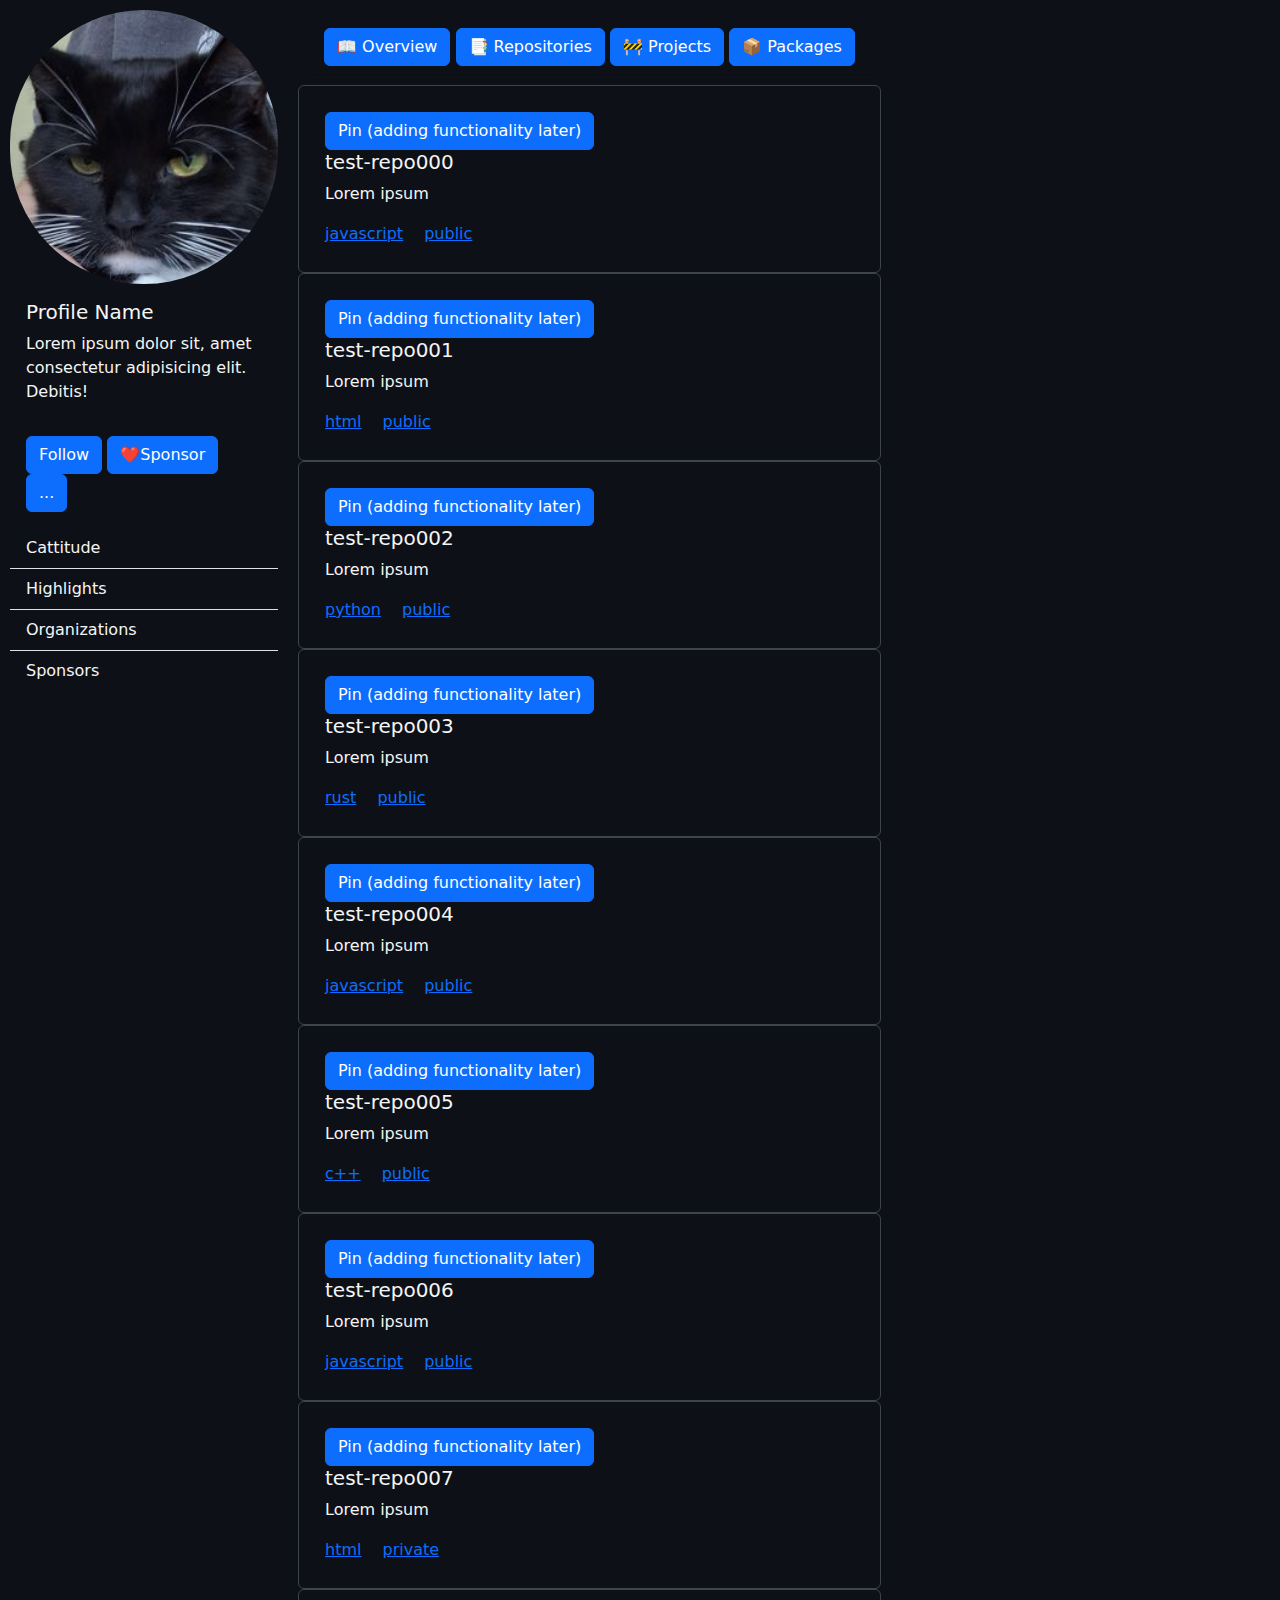
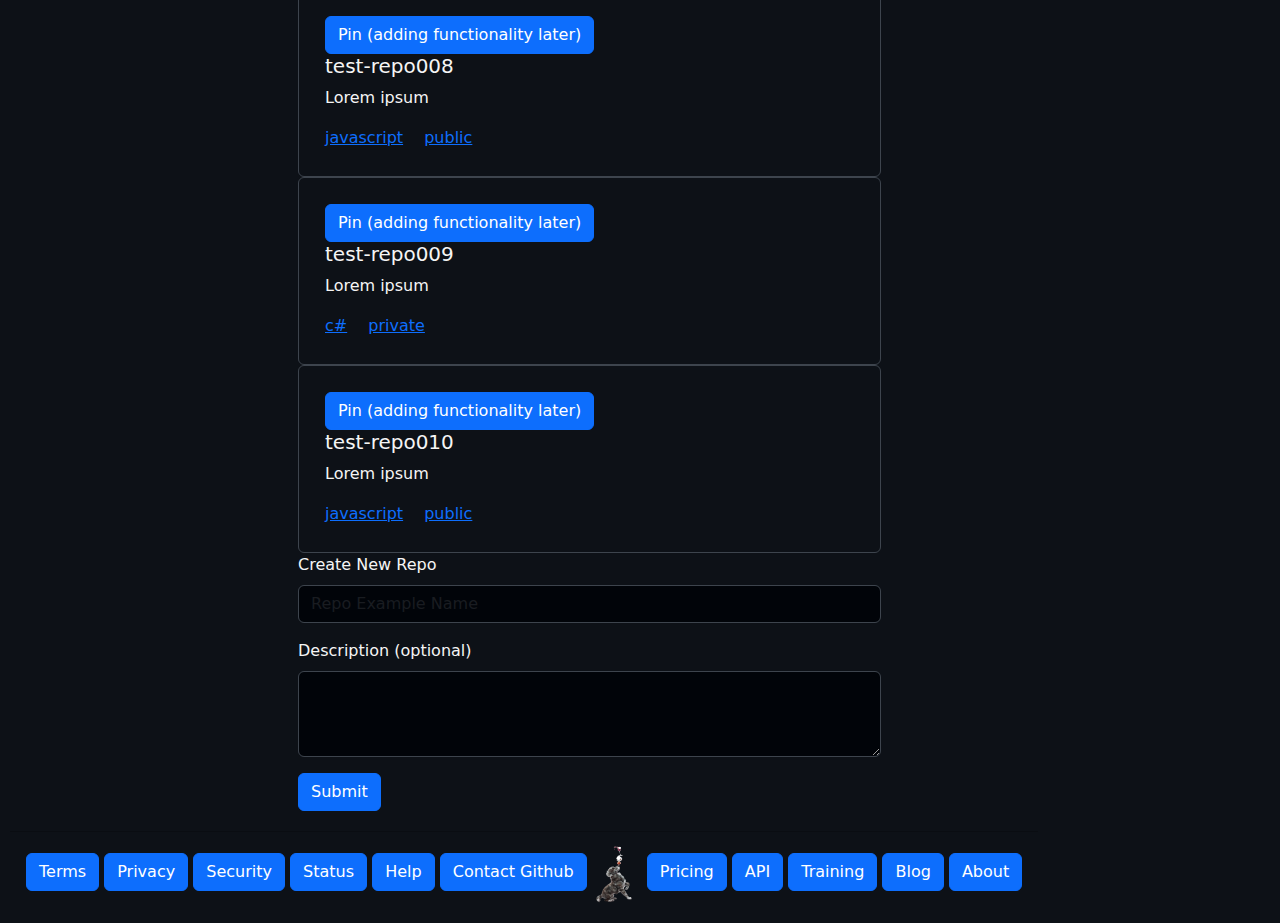
==== index.html @ ab282667 "Merge pull request #82 from nss-evening-cohort-29/styling" ====
<!DOCTYPE html>
<html lang="en">
  <head>
    <meta charset="UTF-8" />
    <meta name="viewport" content="width=device-width, initial-scale=1.0" />
    <title>Flamingo GitSub Project</title>
    <link href="https://cdn.jsdelivr.net/npm/bootstrap@5.3.3/dist/css/bootstrap.min.css" rel="stylesheet" integrity="sha384-QWTKZyjpPEjISv5WaRU9OFeRpok6YctnYmDr5pNlyT2bRjXh0JMhjY6hW+ALEwIH" crossorigin="anonymous">
    <link rel="stylesheet" href="main.css" />
  </head>
  <body>


    <div id="everything-container" style="display: flex; flex-wrap: wrap;">

      <!-- This bootstrap card most closely matches wireframe requirements -->
      <div id="profile-container" class="card" style="width: 18rem; height: 40rem; border: transparent;">
        <img src="catPic.jpg" class="card-img-top" alt="...">
        <div class="card-body">
          <h5 class="card-title">Profile Name</h5>
          <p class="card-text">Lorem ipsum dolor sit, amet consectetur adipisicing elit. Debitis!</p>
        </div>

        <div class="card-body">
          <a href="#" id="btnFollow" class="btn btn-primary">Follow</a>
          <a href="#" id="btnSponsor" class="btn btn-primary">❤️Sponsor</a>
          <a href="#" id="btnOptions" class="btn btn-primary">...</a>
        </div>


        <ul class="list-group list-group-flush">
          <li class="list-group-item">Cattitude</li>
          <li class="list-group-item">Highlights</li>
          <li class="list-group-item">Organizations</li>
          <li class="list-group-item">Sponsors</li>
        </ul>

      </div>


      <!-- Here is the container that holds all of the non-profile content. -->
      <div id="content-container" class="card" style="border: transparent; display: flex; flex-direction: column;">

      <!-- Here is the header and the buttons to change the pages -->
        <div id="header">
          <div class="card" style="border: transparent;">
            <div class="card-header">
            <a href="#" class="btn btn-primary">📖 Overview</a>
            <a href="#" class="btn btn-primary">📑 Repositories</a>
            <a href="#" class="btn btn-primary">🚧 Projects</a>
            <a href="#" class="btn btn-primary">📦 Packages</a>
            </div>
        
          </div>
        </div>

        <!-- Here is where the content on the page that changes will be displayed. -->

        <div id="dynamic-container"></div>
            
          







      

        <!-- Here is there form element that will accept the input for new data -->
        <form>
          <div class="mb-3">
            <label for="exampleFormControlInput1" class="form-label">Create New Repo</label>
            <input type="repoName" class="form-control" id="exampleFormControlInput1" placeholder="Repo Example Name" style="background-color: #010409; border-color: #3d444d;">
          </div>
          <div class="mb-3">
            <label for="exampleFormControlTextarea1" class="form-label">Description (optional)</label>
            <textarea class="form-control" id="exampleFormControlTextarea1" rows="3" style="background-color: #010409; border-color: #3d444d;"></textarea>
          </div>
          <button type="submit" class="btn btn-primary">Submit</button>
        </form>

    </div>


    <div id="footer" style="display: flex; flex-direction: column-reverse;">
      <div class="card" style="border: transparent;">
        <div class="card-footer">
        <a href="#" class="btn btn-primary">Terms</a>
        <a href="#" class="btn btn-primary">Privacy</a>
        <a href="#" class="btn btn-primary">Security</a>
        <a href="#" class="btn btn-primary">Status</a>
        <a href="#" class="btn btn-primary">Help</a>
        <a href="#" class="btn btn-primary">Contact Github</a>

        <img src="oreo-logo-transparentbg.png" class="footer-img" alt="image of oreo logo" style="width: 50px; height: auto;">

        <a href="#" class="btn btn-primary">Pricing</a>
        <a href="#" class="btn btn-primary">API</a>
        <a href="#" class="btn btn-primary">Training</a>
        <a href="#" class="btn btn-primary">Blog</a>
        <a href="#" class="btn btn-primary">About</a>
        </div>
    
      </div>
    </div>



  




    <script src="https://cdn.jsdelivr.net/npm/bootstrap@5.3.3/dist/js/bootstrap.bundle.min.js" integrity="sha384-YvpcrYf0tY3lHB60NNkmXc5s9fDVZLESaAA55NDzOxhy9GkcIdslK1eN7N6jIeHz" crossorigin="anonymous"></script>
    <script src="data.js" type="module"></script>
    <script src="main.js" type="module"></script>
  </body>
</html>
---- main.css ----
body {
  /* background now matches gitHub Darkmode color */
  background-color: #0d1117;
  display: flex;
  justify-content: center;
  
}

/* Initial styling to get us in the right direction. */

.card {
  background: transparent;
  color: whitesmoke;
  border-color: whitesmoke;
  padding: 10px;

}

.list-group-item {
  background: transparent;
  color: whitesmoke;
}

#everything-container {
  display: flex;
}

.card-img-top {
  border-radius: 200px;
}

#dynamic-cards {

  border-color: #3d444d;
  
  
}
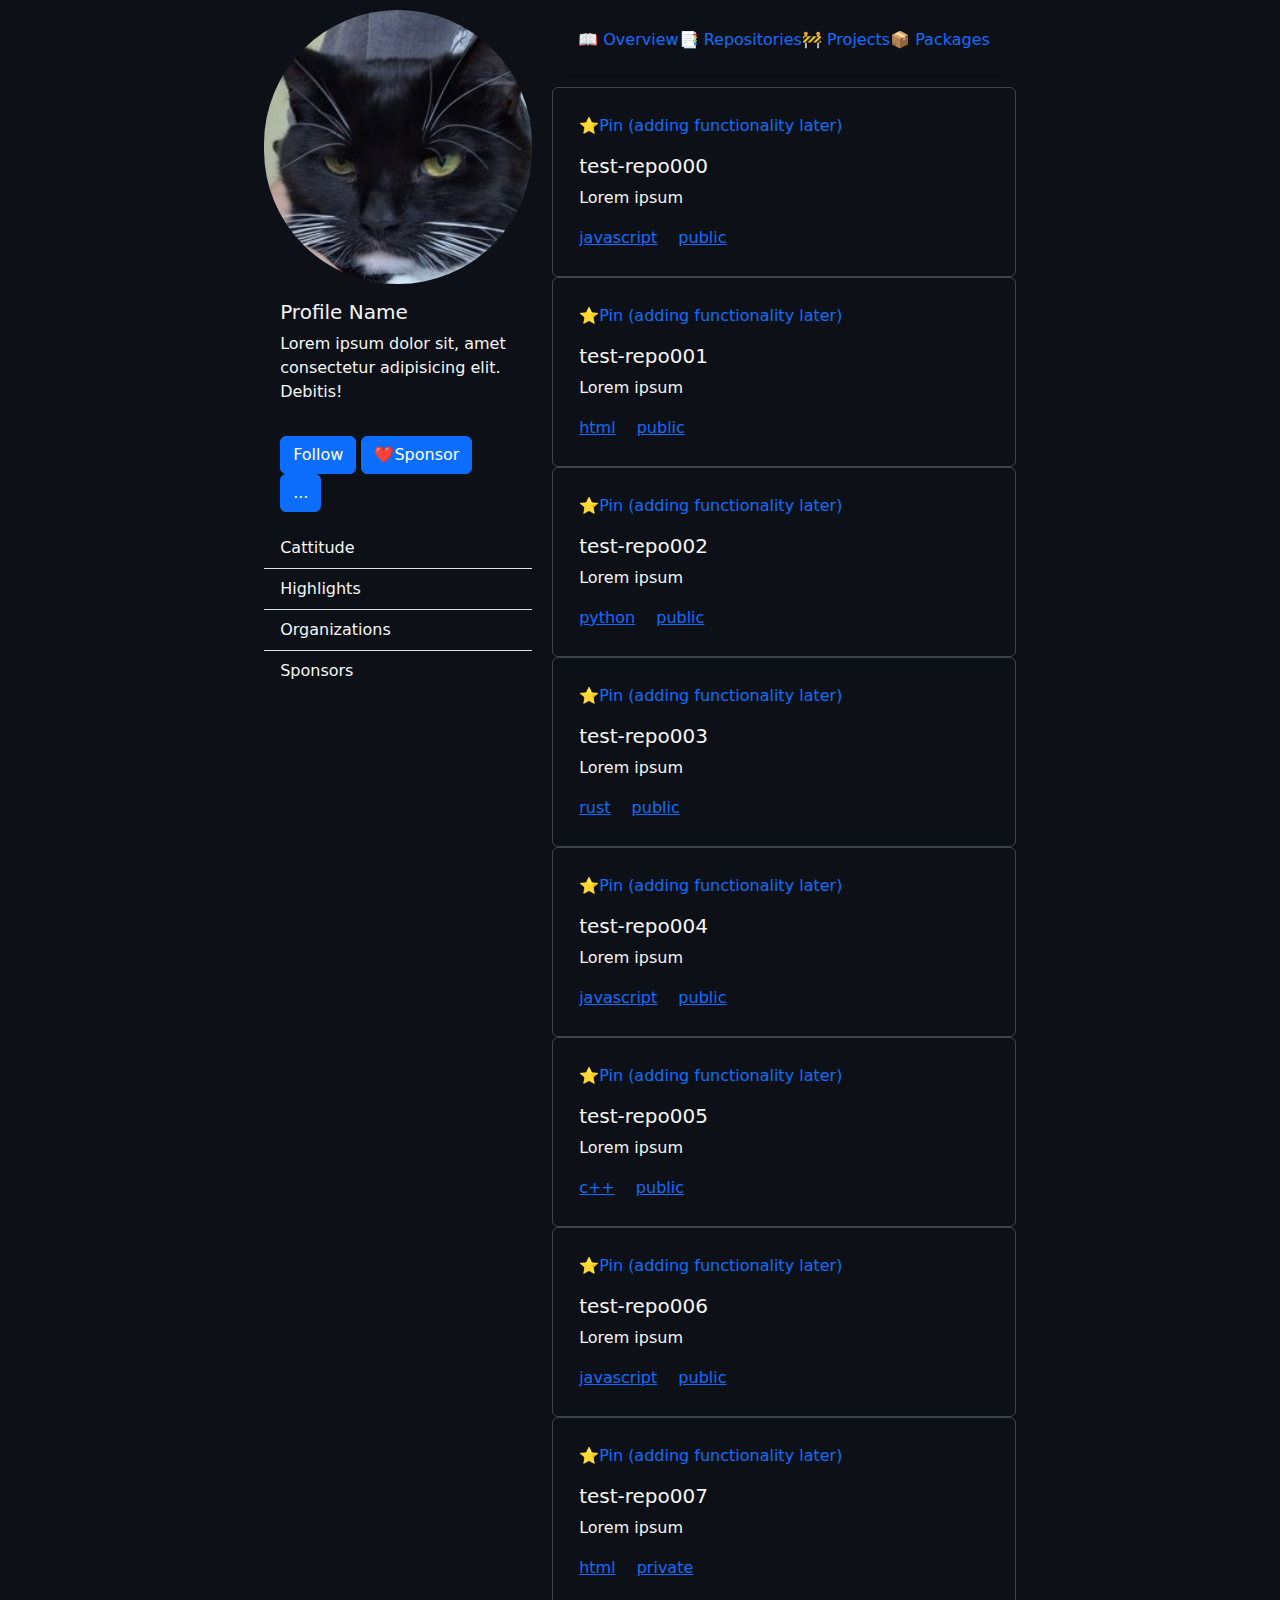
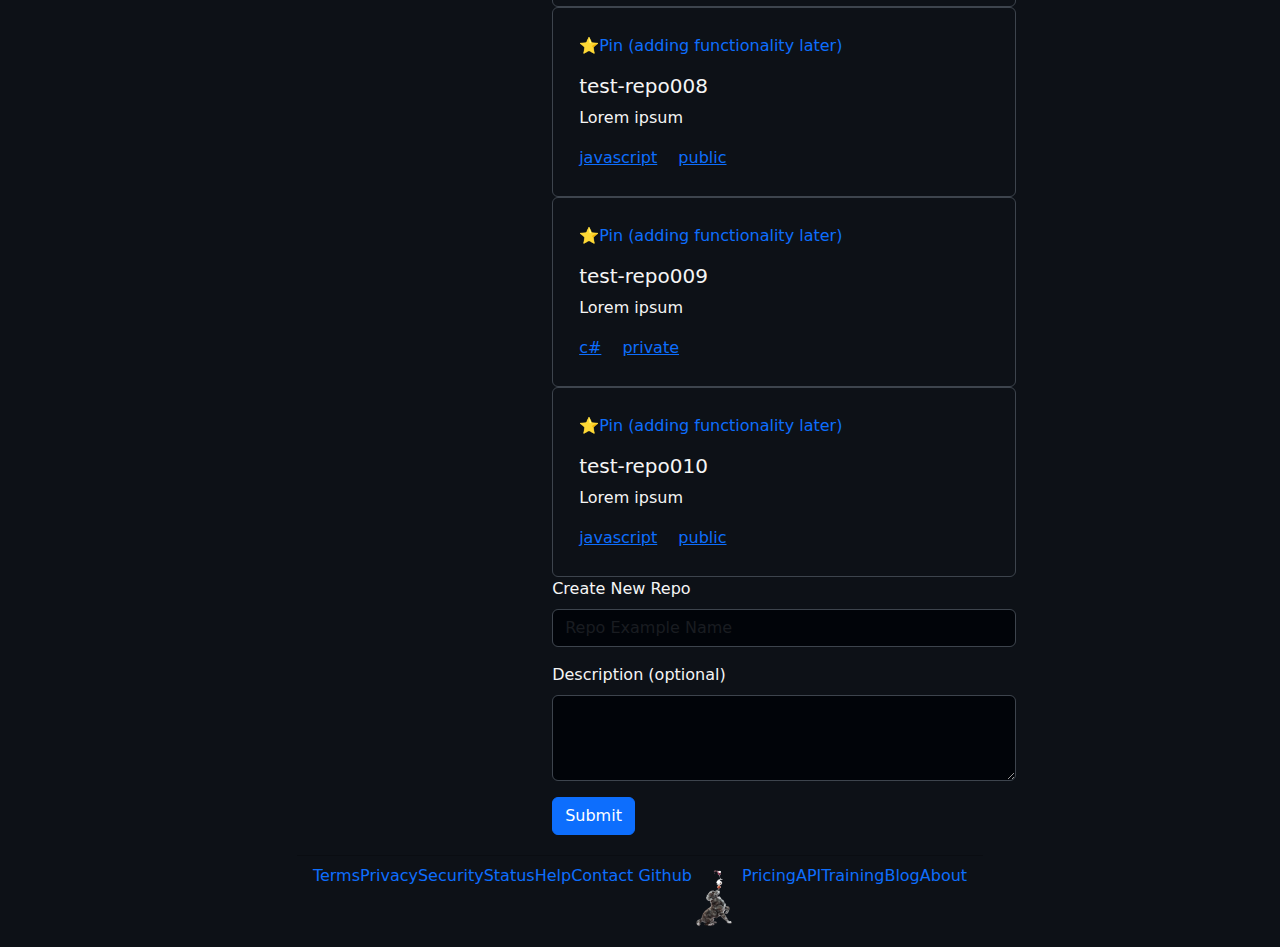
==== commit 15b0bc9c: "Changed out the buttons that were everywhere to the far superior links" ====
--- a/index.html
+++ b/index.html
@@ -43,11 +43,12 @@
       <!-- Here is the header and the buttons to change the pages -->
         <div id="header">
           <div class="card" style="border: transparent;">
-            <div class="card-header">
-            <a href="#" class="btn btn-primary">📖 Overview</a>
-            <a href="#" class="btn btn-primary">📑 Repositories</a>
-            <a href="#" class="btn btn-primary">🚧 Projects</a>
-            <a href="#" class="btn btn-primary">📦 Packages</a>
+            <div class="card-header" style="display: flex;">
+              <p><a class="link-offset-2 link-underline link-underline-opacity-0" href="#">📖 Overview</a></p>
+              <p><a class="link-offset-2 link-underline link-underline-opacity-0" href="#">📑 Repositories</a></p>
+              <p><a class="link-offset-2 link-underline link-underline-opacity-0" href="#">🚧 Projects</a></p>
+              <p><a class="link-offset-2 link-underline link-underline-opacity-0" href="#">📦 Packages</a></p>
+
             </div>
         
           </div>
@@ -56,52 +57,33 @@
         <!-- Here is where the content on the page that changes will be displayed. -->
 
         <div id="dynamic-container"></div>
+        <div id="dynamicForm"></div>
             
-          
-
-
-
-
-
-
-
-      
-
-        <!-- Here is there form element that will accept the input for new data -->
-        <form>
-          <div class="mb-3">
-            <label for="exampleFormControlInput1" class="form-label">Create New Repo</label>
-            <input type="repoName" class="form-control" id="exampleFormControlInput1" placeholder="Repo Example Name" style="background-color: #010409; border-color: #3d444d;">
-          </div>
-          <div class="mb-3">
-            <label for="exampleFormControlTextarea1" class="form-label">Description (optional)</label>
-            <textarea class="form-control" id="exampleFormControlTextarea1" rows="3" style="background-color: #010409; border-color: #3d444d;"></textarea>
-          </div>
-          <button type="submit" class="btn btn-primary">Submit</button>
-        </form>
 
     </div>
 
 
     <div id="footer" style="display: flex; flex-direction: column-reverse;">
       <div class="card" style="border: transparent;">
-        <div class="card-footer">
-        <a href="#" class="btn btn-primary">Terms</a>
-        <a href="#" class="btn btn-primary">Privacy</a>
-        <a href="#" class="btn btn-primary">Security</a>
-        <a href="#" class="btn btn-primary">Status</a>
-        <a href="#" class="btn btn-primary">Help</a>
-        <a href="#" class="btn btn-primary">Contact Github</a>
+        <div class="card-footer" style="display: flex;">
 
-        <img src="oreo-logo-transparentbg.png" class="footer-img" alt="image of oreo logo" style="width: 50px; height: auto;">
+          
+          <p><a class="link-offset-2 link-underline link-underline-opacity-0" href="#">Terms</a></p>
+          <p><a class="link-offset-2 link-underline link-underline-opacity-0" href="#">Privacy</a></p>
+          <p><a class="link-offset-2 link-underline link-underline-opacity-0" href="#">Security</a></p>
+          <p><a class="link-offset-2 link-underline link-underline-opacity-0" href="#">Status</a></p>
+          <p><a class="link-offset-2 link-underline link-underline-opacity-0" href="#">Help</a></p>
+          <p><a class="link-offset-2 link-underline link-underline-opacity-0" href="#">Contact Github</a></p>
 
-        <a href="#" class="btn btn-primary">Pricing</a>
-        <a href="#" class="btn btn-primary">API</a>
-        <a href="#" class="btn btn-primary">Training</a>
-        <a href="#" class="btn btn-primary">Blog</a>
-        <a href="#" class="btn btn-primary">About</a>
-        </div>
-    
+          <img src="oreo-logo-transparentbg.png" class="footer-img" alt="image of oreo logo" style="width: 50px; height: auto;">
+
+
+          <p><a class="link-offset-2 link-underline link-underline-opacity-0" href="#">Pricing</a></p>
+          <p><a class="link-offset-2 link-underline link-underline-opacity-0" href="#">API</a></p>
+          <p><a class="link-offset-2 link-underline link-underline-opacity-0" href="#">Training</a></p>
+          <p><a class="link-offset-2 link-underline link-underline-opacity-0" href="#">Blog</a></p>
+          <p><a class="link-offset-2 link-underline link-underline-opacity-0" href="#">About</a></p>
+
       </div>
     </div>
 
--- a/main.css
+++ b/main.css
@@ -1,8 +1,6 @@
 body {
   /* background now matches gitHub Darkmode color */
   background-color: #0d1117;
-  display: flex;
-  justify-content: center;
   
 }
 
@@ -13,7 +11,7 @@
   color: whitesmoke;
   border-color: whitesmoke;
   padding: 10px;
-
+  
 }
 
 .list-group-item {
@@ -23,6 +21,7 @@
 
 #everything-container {
   display: flex;
+  justify-content: center;
 }
 
 .card-img-top {
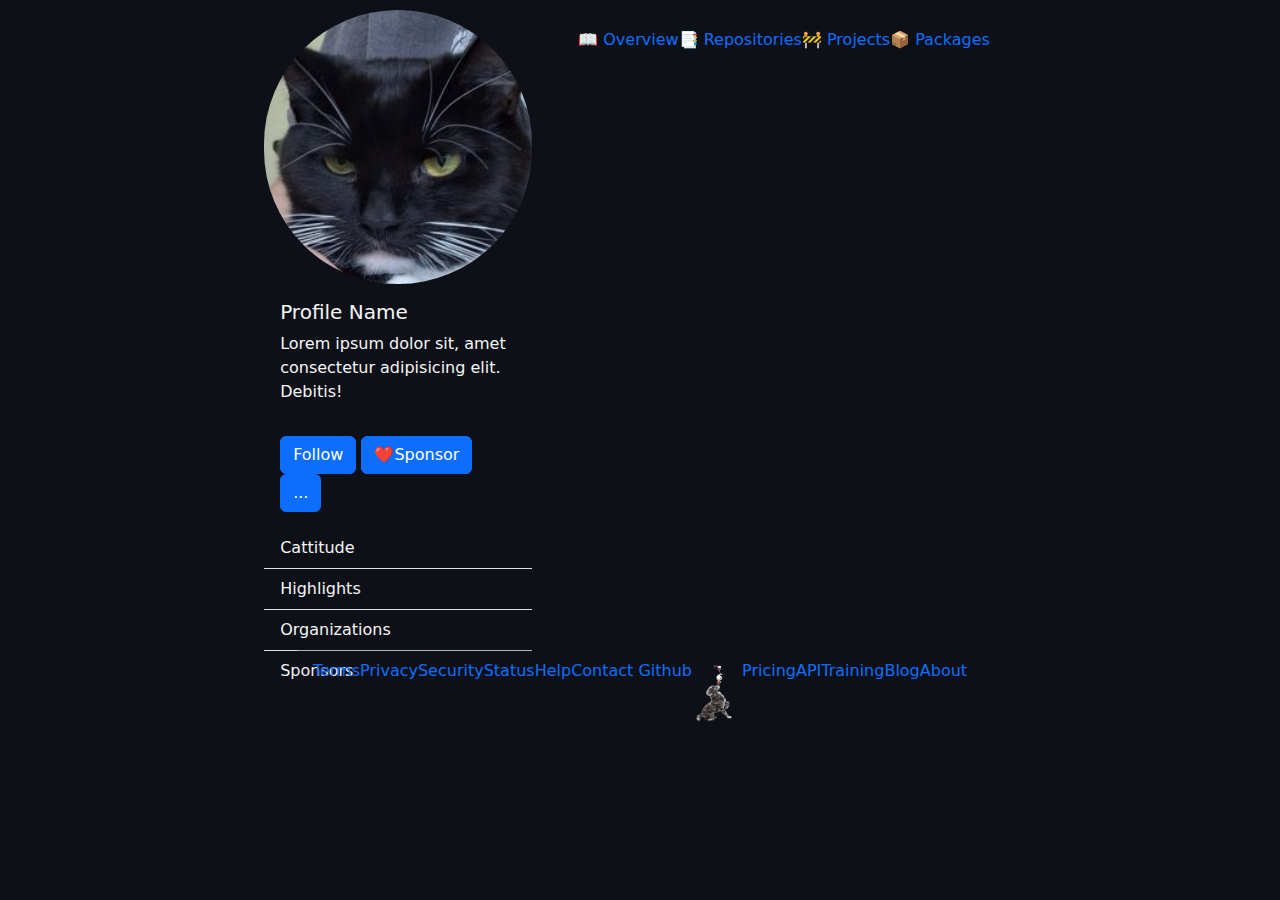
==== commit 9388be6e: "renamed overview html to index so that it would be the default page. added if statements to manage m" ====
--- a/index.html
+++ b/index.html
@@ -44,10 +44,10 @@
         <div id="header">
           <div class="card" style="border: transparent;">
             <div class="card-header" style="display: flex;">
-              <p><a class="link-offset-2 link-underline link-underline-opacity-0" href="#">📖 Overview</a></p>
-              <p><a class="link-offset-2 link-underline link-underline-opacity-0" href="#">📑 Repositories</a></p>
-              <p><a class="link-offset-2 link-underline link-underline-opacity-0" href="#">🚧 Projects</a></p>
-              <p><a class="link-offset-2 link-underline link-underline-opacity-0" href="#">📦 Packages</a></p>
+              <p><a class="link-offset-2 link-underline link-underline-opacity-0" href="index.html">📖 Overview</a></p>
+              <p><a class="link-offset-2 link-underline link-underline-opacity-0" href="repos.html">📑 Repositories</a></p>
+              <p><a class="link-offset-2 link-underline link-underline-opacity-0" href="projects.html">🚧 Projects</a></p>
+              <p><a class="link-offset-2 link-underline link-underline-opacity-0" href="packages.html">📦 Packages</a></p>
 
             </div>
         
@@ -56,9 +56,9 @@
 
         <!-- Here is where the content on the page that changes will be displayed. -->
 
-        <div id="dynamic-container"></div>
-        <div id="dynamicForm"></div>
-            
+        <div id="overview-dynamic-container"></div>
+        <div id="overview-dynamicForm"></div>
+        
 
     </div>
 
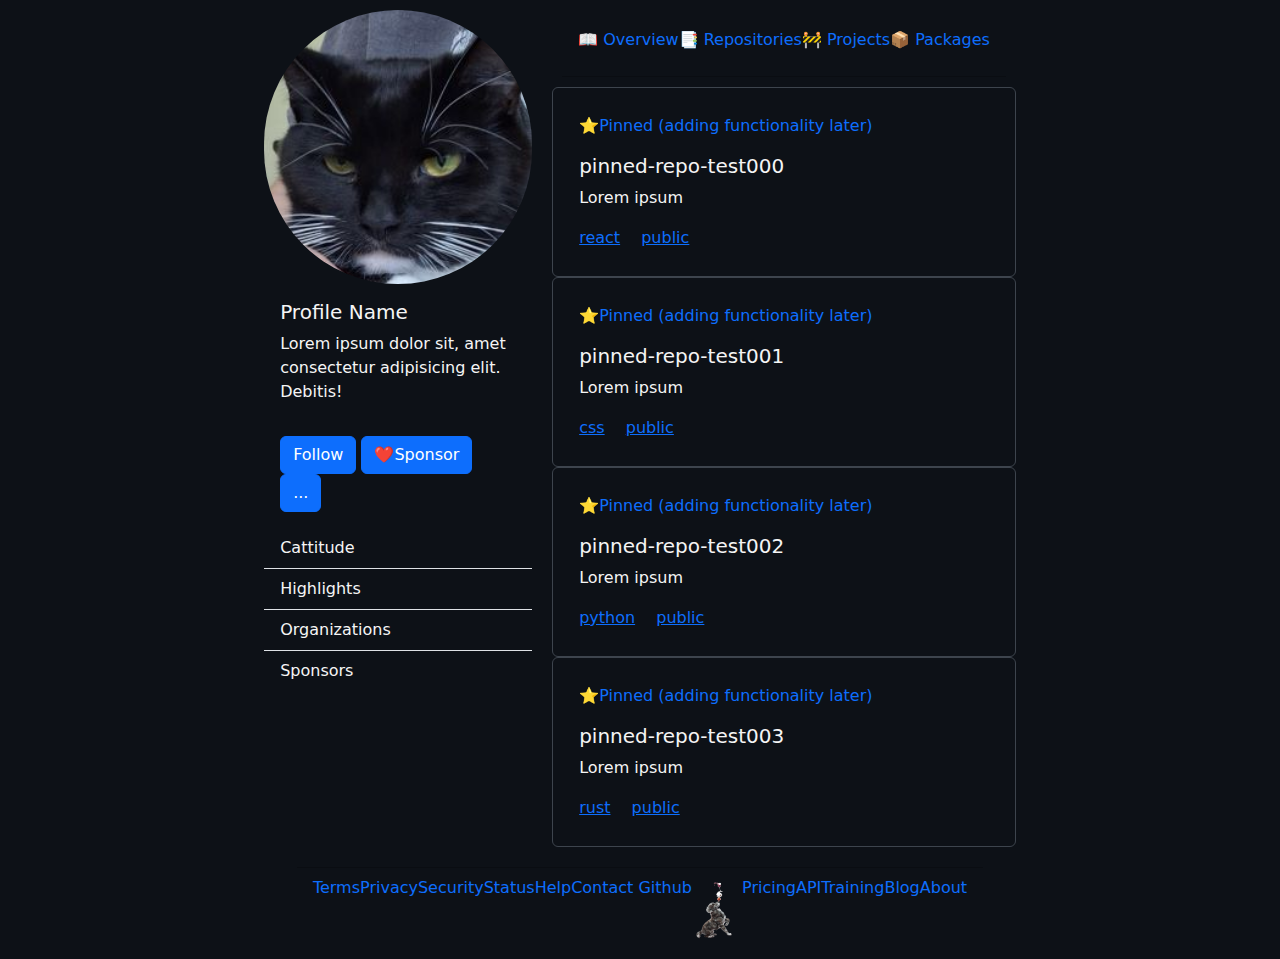
==== commit dba9c2fc: "got cards on DOM for overview page" ====
--- a/index.html
+++ b/index.html
@@ -40,7 +40,7 @@
       <!-- Here is the container that holds all of the non-profile content. -->
       <div id="content-container" class="card" style="border: transparent; display: flex; flex-direction: column;">
 
-      <!-- Here is the header and the buttons to change the pages -->
+      <!-- Here is the header and the buttons to change the pages. Note: overview = index.html-->
         <div id="header">
           <div class="card" style="border: transparent;">
             <div class="card-header" style="display: flex;">
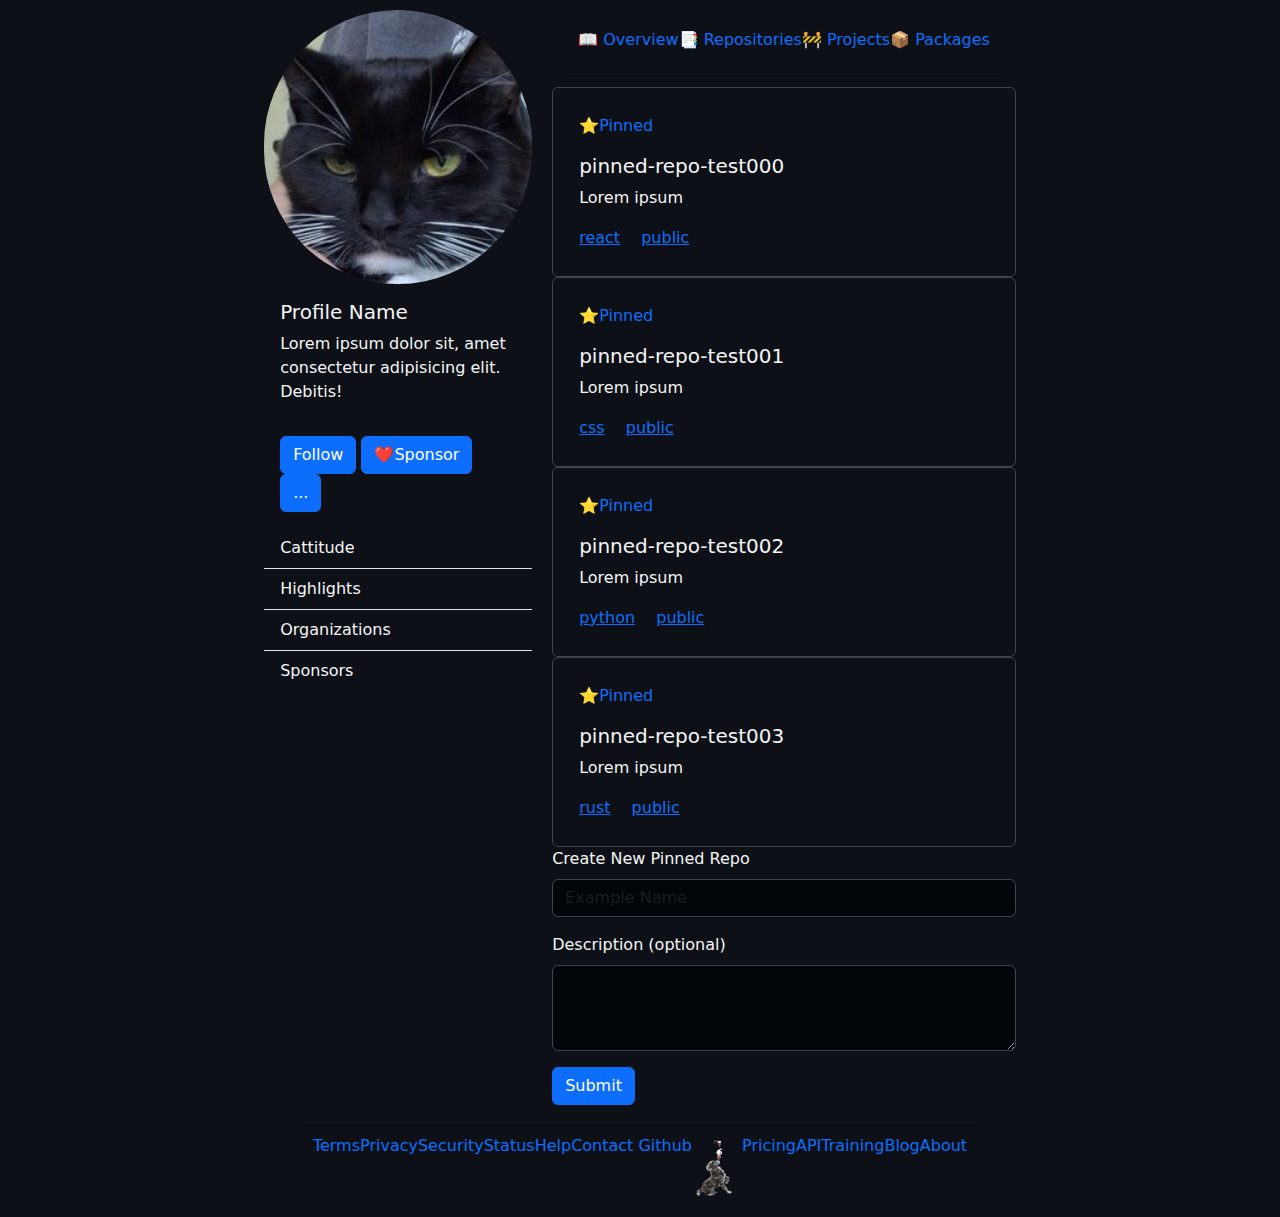
==== commit 3c0fc08e: "added pinning functionality within repos page" ====
--- a/index.html
+++ b/index.html
@@ -44,7 +44,7 @@
         <div id="header">
           <div class="card" style="border: transparent;">
             <div class="card-header" style="display: flex;">
-              <p><a class="link-offset-2 link-underline link-underline-opacity-0" href="index.html">📖 Overview</a></p>
+              <p><a class="link-offset-2 link-underline link-underline-opacity-0" href="index.html" id="overwiewLink">📖 Overview</a></p>
               <p><a class="link-offset-2 link-underline link-underline-opacity-0" href="repos.html">📑 Repositories</a></p>
               <p><a class="link-offset-2 link-underline link-underline-opacity-0" href="projects.html">🚧 Projects</a></p>
               <p><a class="link-offset-2 link-underline link-underline-opacity-0" href="packages.html">📦 Packages</a></p>
